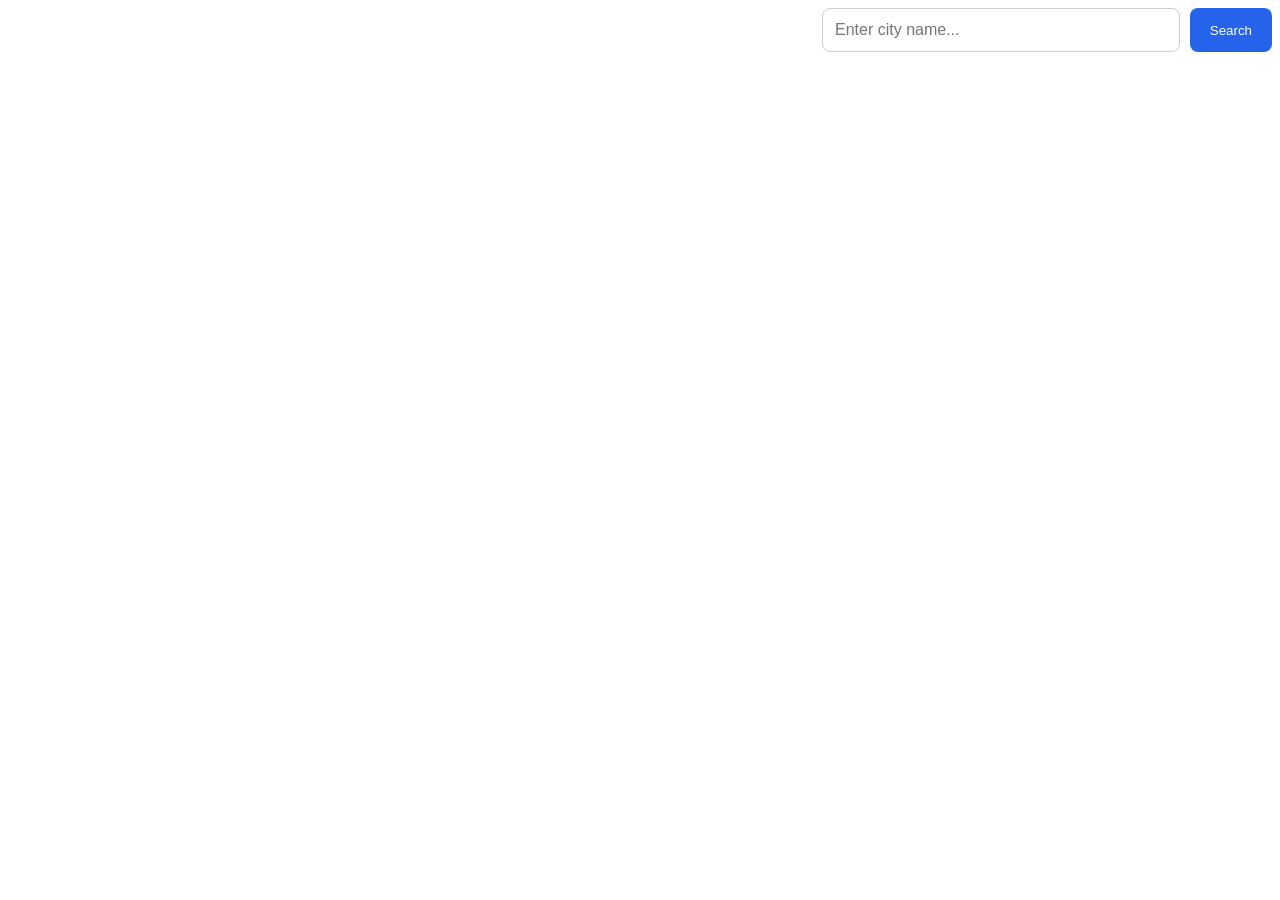
==== HTML/index.html @ cd067cfd "feat: create weather search interface with HTML and CSS" ====
<!DOCTYPE html>
<html lang="en">

<head>
    <meta charset="UTF-8">
    <meta name="viewport" content="width=device-width, initial-scale=1.0">
    <link rel="stylesheet" href="../CSS/style.css">
    <title>Document</title>
</head>

<body>

    <div class="search">
        <input type="text" id="city" placeholder="Enter city name...">
        <button id="search">Search</button>
    </div>
<script src="../JS/script.js"></script>
</body>

</html>
---- CSS/style.css ----
.search {
    display: flex;
    gap: 10px;
    max-width: 450px;
}
.search {
    display: flex;
    gap: 10px;
    max-width: 450px;
    margin-left: auto;
}
.search input {
    display: flex;
    justify-content: end;
    flex: 1;
    padding: 12px;
    border: 1px solid #ccc;
    border-radius: 8px;
    outline: none;
    font-size: 16px;
}

.search input:focus {
    border-color: #3b82f6;
}

.search button {
    padding: 12px 20px;
    border: none;
    border-radius: 8px;
    background: #2563eb;
    color: white;
    cursor: pointer;
}
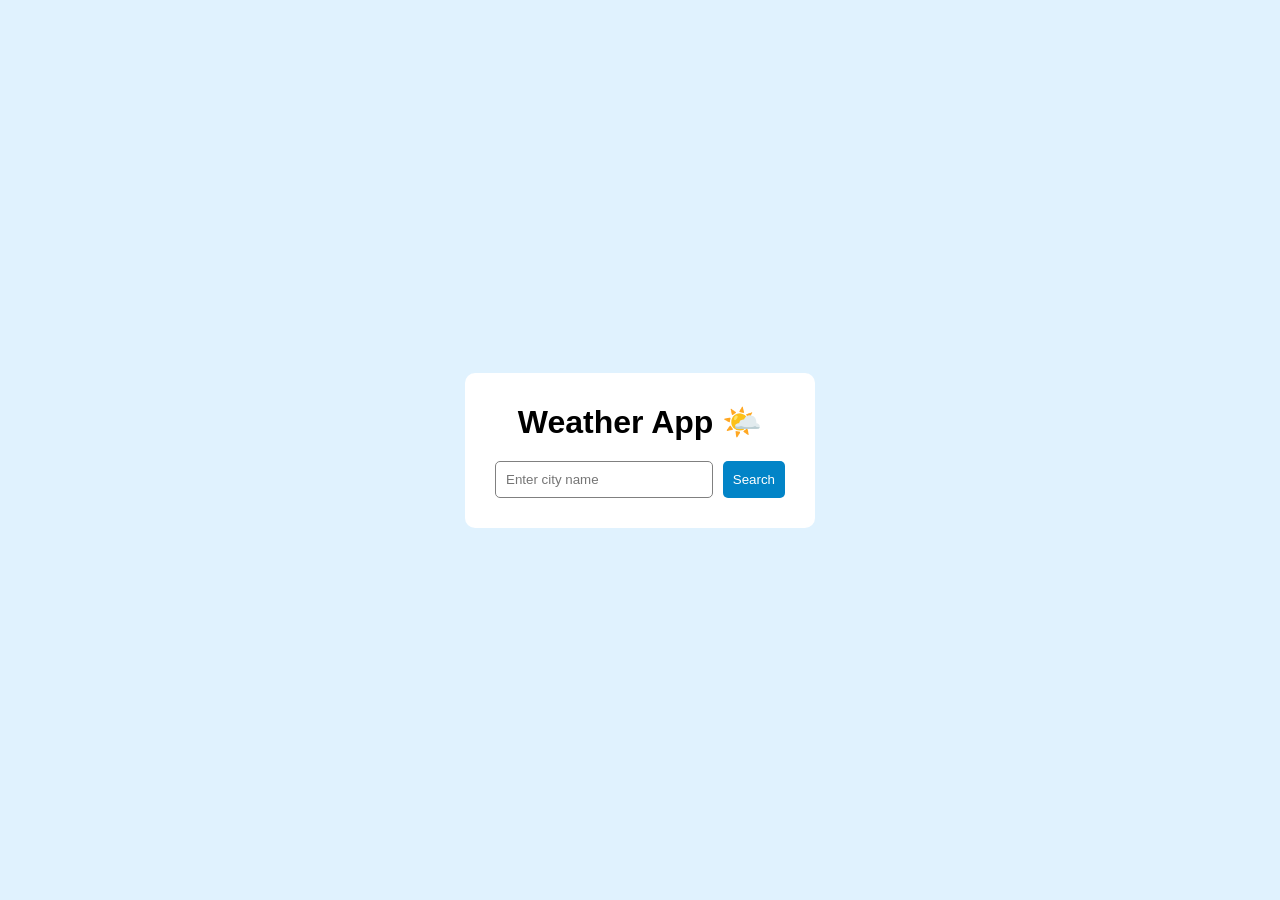
==== commit c6ec5598: "feat: implement city search using Open-Meteo geocoding API" ====
--- a/HTML/index.html
+++ b/HTML/index.html
@@ -4,17 +4,22 @@
 <head>
     <meta charset="UTF-8">
     <meta name="viewport" content="width=device-width, initial-scale=1.0">
+    <title>Weather App</title>
     <link rel="stylesheet" href="../CSS/style.css">
-    <title>Document</title>
 </head>
 
 <body>
 
-    <div class="search">
-        <input type="text" id="city" placeholder="Enter city name...">
-        <button id="search">Search</button>
+    <div class="container">
+        <h1>Weather App 🌤️</h1>
+
+        <div class="search">
+            <input type="text" id="city" placeholder="Enter city name">
+            <button id="search">Search</button>
+        </div>
     </div>
-<script src="../JS/script.js"></script>
+
+    <script src="../JS/script.js"></script>
 </body>
 
 </html>
--- a/CSS/style.css
+++ b/CSS/style.css
@@ -1,34 +1,47 @@
+* {
+    margin: 0;
+    padding: 0;
+    box-sizing: border-box;
+}
+
+body {
+    font-family: Arial, sans-serif;
+    background-color: #e0f2fe;
+    display: flex;
+    justify-content: center;
+    align-items: center;
+    min-height: 100vh;
+}
+
+.container {
+    background: white;
+    padding: 30px;
+    border-radius: 10px;
+    width: 350px;
+}
+
+h1 {
+    text-align: center;
+    margin-bottom: 20px;
+}
+
 .search {
     display: flex;
     gap: 10px;
-    max-width: 450px;
-}
-.search {
-    display: flex;
-    gap: 10px;
-    max-width: 450px;
-    margin-left: auto;
-}
-.search input {
-    display: flex;
-    justify-content: end;
-    flex: 1;
-    padding: 12px;
-    border: 1px solid #ccc;
-    border-radius: 8px;
-    outline: none;
-    font-size: 16px;
 }
 
-.search input:focus {
-    border-color: #3b82f6;
+input {
+    padding: 10px;
+    width: 100%;
+    border: 1px solid gray;
+    border-radius: 5px;
 }
 
-.search button {
-    padding: 12px 20px;
+button {
+    padding: 10px;
+    background: #0284c7;
+    color: white;
     border: none;
-    border-radius: 8px;
-    background: #2563eb;
-    color: white;
+    border-radius: 5px;
     cursor: pointer;
-}+}
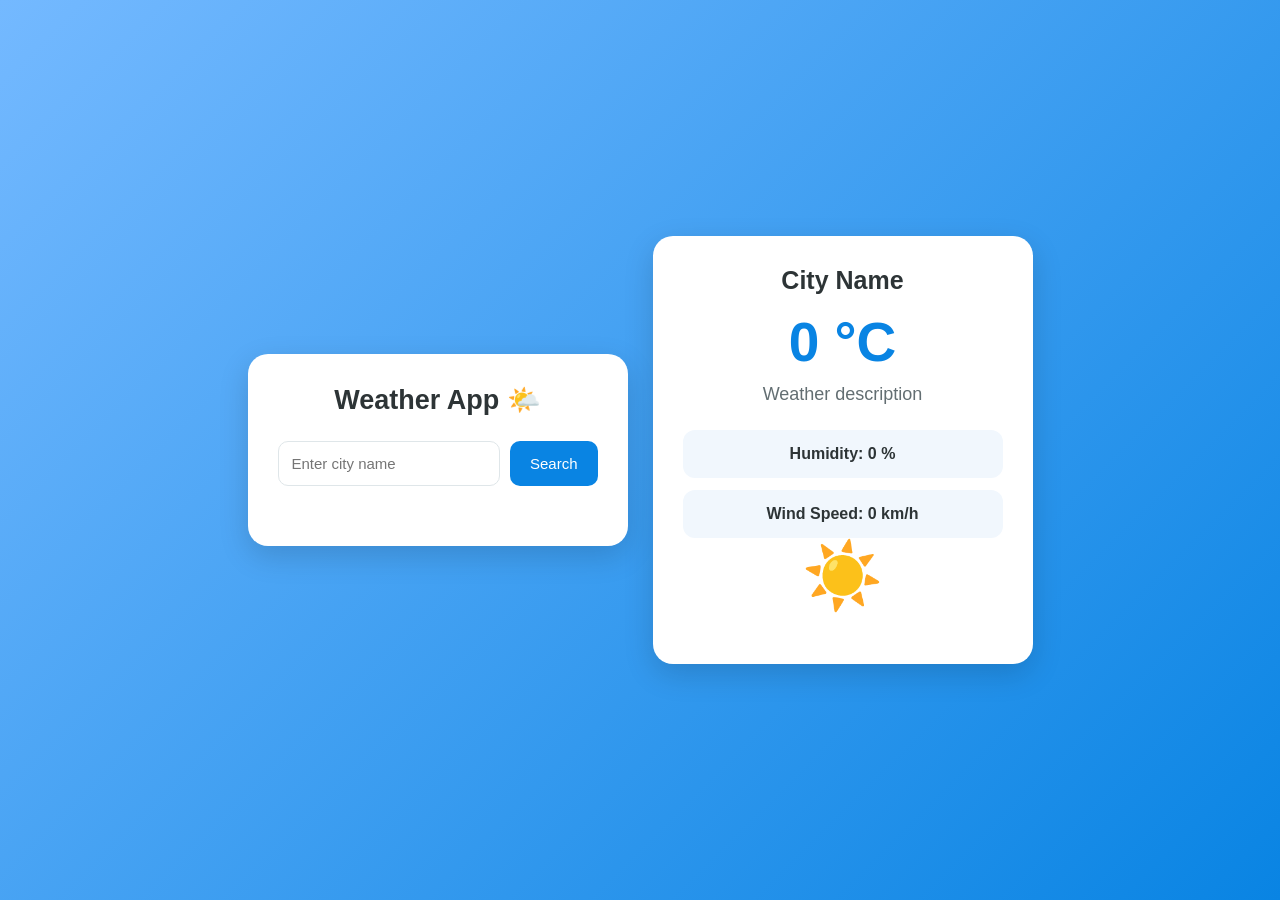
==== commit 052f3a87: "feat: display current weather data in the UI" ====
--- a/HTML/index.html
+++ b/HTML/index.html
@@ -16,7 +16,16 @@
         <div class="search">
             <input type="text" id="city" placeholder="Enter city name">
             <button id="search">Search</button>
+            <p id="loading"></p>
         </div>
+    </div>
+    <div class="weather">
+        <h2 id="city-name">City Name</h2>
+        <h1 id="temperature">0 °C</h1>
+        <p id="description">Weather description</p>
+        <p id="humidity">Humidity: 0 %</p>
+        <p id="wind">Wind Speed: 0 km/h</p>
+        <p id="icon">☀️</p>
     </div>
 
     <script src="../JS/script.js"></script>
--- a/CSS/style.css
+++ b/CSS/style.css
@@ -6,42 +6,121 @@
 
 body {
     font-family: Arial, sans-serif;
-    background-color: #e0f2fe;
+    background: linear-gradient(135deg, #74b9ff, #0984e3);
+    min-height: 100vh;
     display: flex;
     justify-content: center;
     align-items: center;
-    min-height: 100vh;
+    flex-wrap: wrap;
+    gap: 25px;
+    padding: 30px 15px;
 }
 
 .container {
     background: white;
+    width: 380px;
     padding: 30px;
-    border-radius: 10px;
-    width: 350px;
+    border-radius: 20px;
+    box-shadow: 0 10px 30px rgba(0, 0, 0, 0.15);
 }
 
-h1 {
+.container h1 {
     text-align: center;
-    margin-bottom: 20px;
+    color: #2d3436;
+    margin-bottom: 25px;
+    font-size: 27px;
 }
 
 .search {
     display: flex;
+    flex-wrap: wrap;
     gap: 10px;
 }
 
-input {
-    padding: 10px;
-    width: 100%;
-    border: 1px solid gray;
-    border-radius: 5px;
+.search input {
+    flex: 1;
+    min-width: 0;
+    padding: 13px;
+    border: 1px solid #dfe6e9;
+    border-radius: 10px;
+    outline: none;
+    font-size: 15px;
 }
 
-button {
-    padding: 10px;
-    background: #0284c7;
+.search input:focus {
+    border-color: #0984e3;
+}
+
+.search button {
+    padding: 13px 20px;
+    background: #0984e3;
     color: white;
     border: none;
-    border-radius: 5px;
+    border-radius: 10px;
     cursor: pointer;
+    font-size: 15px;
+    transition: 0.3s;
 }
+
+.search button:hover {
+    background: #0652dd;
+}
+
+#loading {
+    width: 100%;
+    min-height: 20px;
+    text-align: center;
+    color: #0984e3;
+    font-size: 14px;
+}
+
+.weather {
+    background: white;
+    width: 380px;
+    padding: 30px;
+    border-radius: 20px;
+    text-align: center;
+    box-shadow: 0 10px 30px rgba(0, 0, 0, 0.15);
+}
+
+.weather #city-name {
+    color: #2d3436;
+    font-size: 25px;
+    margin-bottom: 15px;
+}
+
+.weather #temperature {
+    color: #0984e3;
+    font-size: 55px;
+    margin-bottom: 10px;
+}
+
+.weather #description {
+    color: #636e72;
+    font-size: 18px;
+    margin-bottom: 25px;
+}
+
+.weather #icon {
+    font-size: 65px;
+    margin-bottom: 20px;
+}
+
+.weather #humidity,
+.weather #wind {
+    background: #f1f7fd;
+    color: #2d3436;
+    padding: 15px;
+    border-radius: 12px;
+    margin-top: 12px;
+    font-size: 16px;
+    font-weight: bold;
+}
+
+@media (max-width: 480px) {
+    .container,
+    .weather {
+        width: 100%;
+        max-width: 380px;
+    }
+}
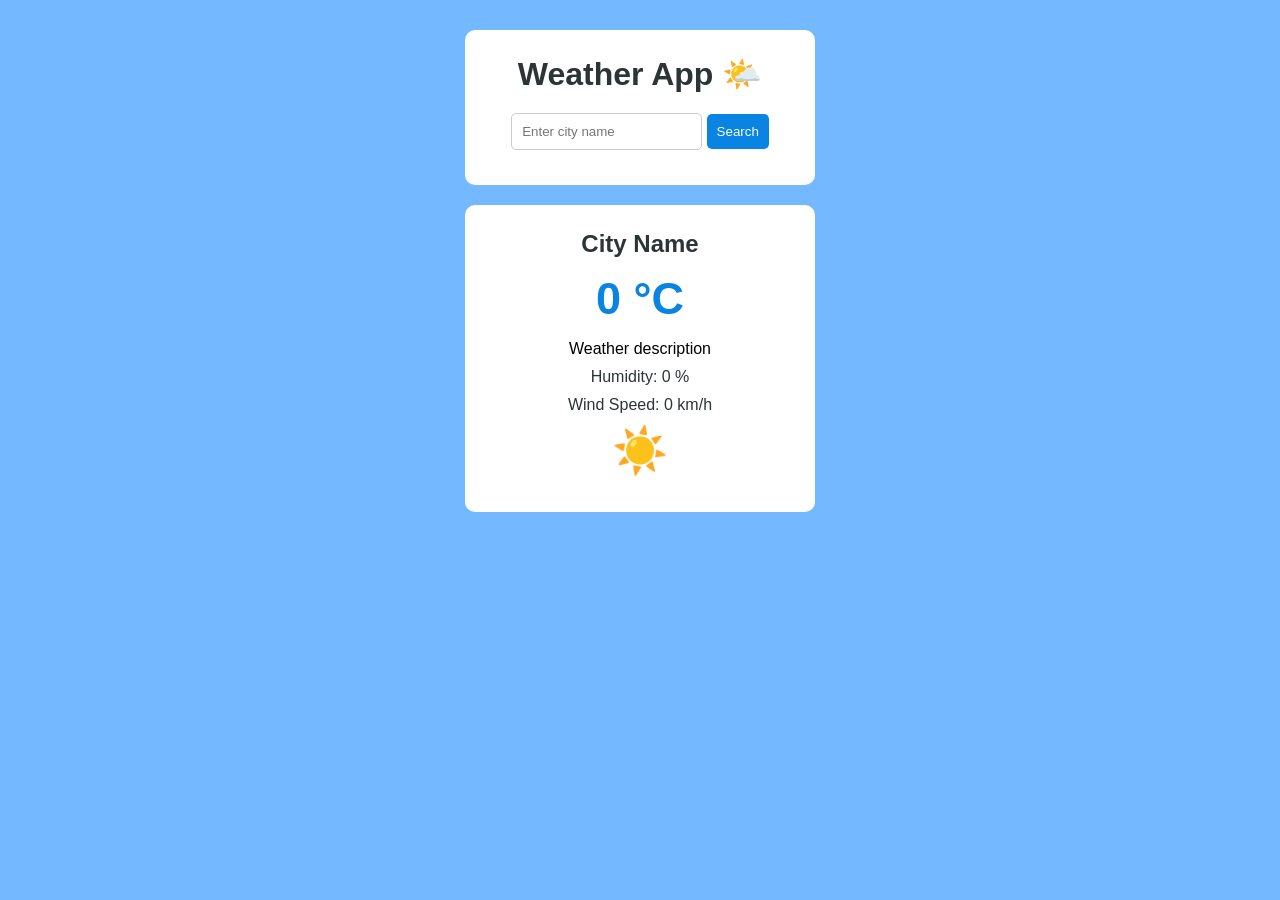
==== commit edccab05: "il a ete modifie le code js" ====
--- a/HTML/index.html
+++ b/HTML/index.html
@@ -27,6 +27,9 @@
         <p id="wind">Wind Speed: 0 km/h</p>
         <p id="icon">☀️</p>
     </div>
+    <div id="forecast">
+        
+    </div>
 
     <script src="../JS/script.js"></script>
 </body>
--- a/CSS/style.css
+++ b/CSS/style.css
@@ -1,3 +1,4 @@
+
 * {
     margin: 0;
     padding: 0;
@@ -6,121 +7,100 @@
 
 body {
     font-family: Arial, sans-serif;
-    background: linear-gradient(135deg, #74b9ff, #0984e3);
-    min-height: 100vh;
-    display: flex;
-    justify-content: center;
-    align-items: center;
-    flex-wrap: wrap;
-    gap: 25px;
+    background: #74b9ff;
+    text-align: center;
     padding: 30px 15px;
 }
 
 .container {
     background: white;
-    width: 380px;
-    padding: 30px;
-    border-radius: 20px;
-    box-shadow: 0 10px 30px rgba(0, 0, 0, 0.15);
+    width: 350px;
+    padding: 25px;
+    margin: 0 auto 20px;
+    border-radius: 10px;
 }
 
 .container h1 {
-    text-align: center;
     color: #2d3436;
-    margin-bottom: 25px;
-    font-size: 27px;
-}
-
-.search {
-    display: flex;
-    flex-wrap: wrap;
-    gap: 10px;
+    margin-bottom: 20px;
 }
 
 .search input {
-    flex: 1;
-    min-width: 0;
-    padding: 13px;
-    border: 1px solid #dfe6e9;
-    border-radius: 10px;
-    outline: none;
-    font-size: 15px;
-}
-
-.search input:focus {
-    border-color: #0984e3;
+    padding: 10px;
+    border: 1px solid #ccc;
+    border-radius: 5px;
 }
 
 .search button {
-    padding: 13px 20px;
+    padding: 10px;
     background: #0984e3;
     color: white;
     border: none;
-    border-radius: 10px;
-    cursor: pointer;
-    font-size: 15px;
-    transition: 0.3s;
-}
-
-.search button:hover {
-    background: #0652dd;
+    border-radius: 5px;
 }
 
 #loading {
-    width: 100%;
-    min-height: 20px;
-    text-align: center;
+    margin-top: 10px;
     color: #0984e3;
-    font-size: 14px;
 }
 
 .weather {
     background: white;
-    width: 380px;
-    padding: 30px;
-    border-radius: 20px;
-    text-align: center;
-    box-shadow: 0 10px 30px rgba(0, 0, 0, 0.15);
+    width: 350px;
+    padding: 25px;
+    margin: 0 auto 20px;
+    border-radius: 10px;
 }
 
-.weather #city-name {
+#city-name {
     color: #2d3436;
-    font-size: 25px;
-    margin-bottom: 15px;
 }
 
-.weather #temperature {
+#temperature {
     color: #0984e3;
-    font-size: 55px;
+    font-size: 45px;
+    margin: 15px;
+}
+
+#description {
+    margin: 10px;
+}
+
+#icon {
+    font-size: 45px;
+    margin: 10px;
+}
+
+#humidity,
+#wind {
+    margin: 10px;
+    color: #2d3436;
+}
+
+#forecast {
+    margin: 20px auto;
+}
+
+#forecast > div {
+    display: inline-block;
+    background: white;
+    width: 140px;
+    padding: 15px;
+    margin: 5px;
+    border-radius: 10px;
+}
+
+#forecast h3 {
     margin-bottom: 10px;
 }
 
-.weather #description {
-    color: #636e72;
-    font-size: 18px;
-    margin-bottom: 25px;
+#forecast p {
+    margin: 8px;
 }
 
-.weather #icon {
-    font-size: 65px;
-    margin-bottom: 20px;
-}
-
-.weather #humidity,
-.weather #wind {
-    background: #f1f7fd;
-    color: #2d3436;
-    padding: 15px;
-    border-radius: 12px;
-    margin-top: 12px;
-    font-size: 16px;
-    font-weight: bold;
-}
-
-@media (max-width: 480px) {
+@media (max-width: 400px) {
     .container,
     .weather {
         width: 100%;
-        max-width: 380px;
     }
-}+}
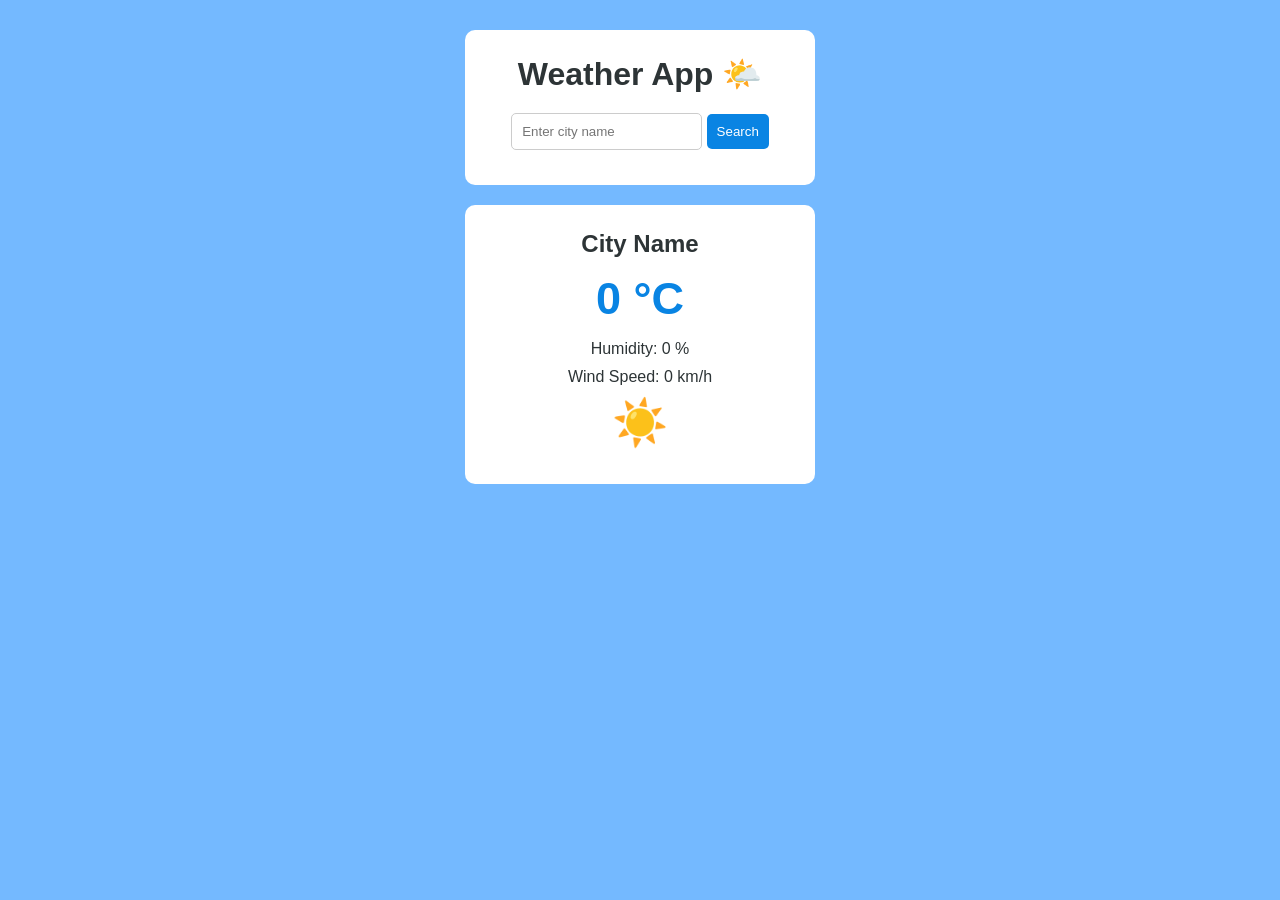
==== commit da68957d: "feat: display current weather conditions" ====
--- a/HTML/index.html
+++ b/HTML/index.html
@@ -22,13 +22,12 @@
     <div class="weather">
         <h2 id="city-name">City Name</h2>
         <h1 id="temperature">0 °C</h1>
-        <p id="description">Weather description</p>
         <p id="humidity">Humidity: 0 %</p>
         <p id="wind">Wind Speed: 0 km/h</p>
         <p id="icon">☀️</p>
     </div>
     <div id="forecast">
-        
+
     </div>
 
     <script src="../JS/script.js"></script>
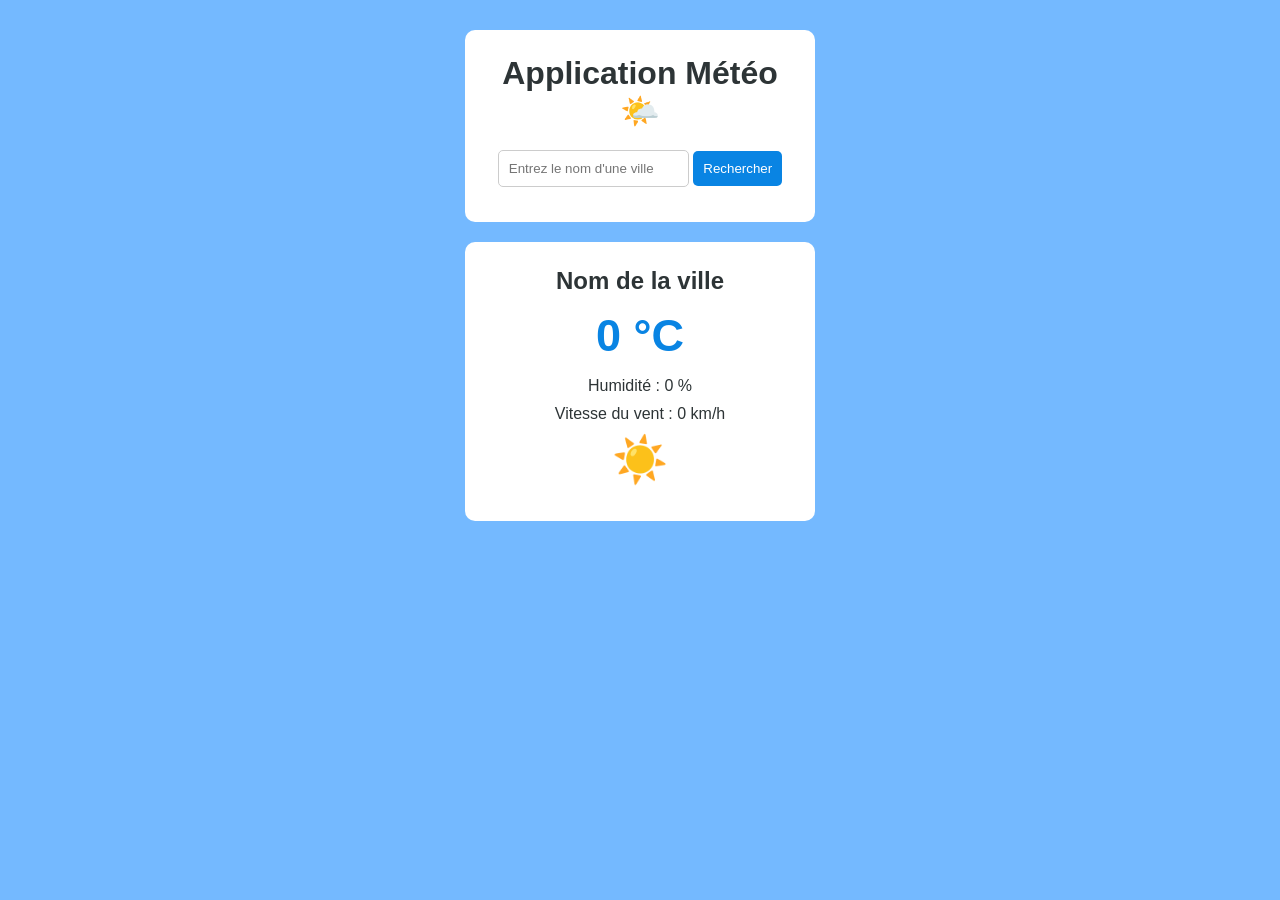
==== commit cb4c1a76: "feat: translate weather app interface into French" ====
--- a/HTML/index.html
+++ b/HTML/index.html
@@ -1,36 +1,43 @@
+
 <!DOCTYPE html>
-<html lang="en">
+<html lang="fr">
 
 <head>
     <meta charset="UTF-8">
     <meta name="viewport" content="width=device-width, initial-scale=1.0">
-    <title>Weather App</title>
+    <title>Application Météo</title>
     <link rel="stylesheet" href="../CSS/style.css">
 </head>
 
 <body>
 
     <div class="container">
-        <h1>Weather App 🌤️</h1>
+        <h1>Application Météo 🌤️</h1>
 
         <div class="search">
-            <input type="text" id="city" placeholder="Enter city name">
-            <button id="search">Search</button>
+            <input type="text" id="city" placeholder="Entrez le nom d'une ville">
+            <button id="search">Rechercher</button>
             <p id="loading"></p>
         </div>
     </div>
+
     <div class="weather">
-        <h2 id="city-name">City Name</h2>
+        <h2 id="city-name">Nom de la ville</h2>
         <h1 id="temperature">0 °C</h1>
-        <p id="humidity">Humidity: 0 %</p>
-        <p id="wind">Wind Speed: 0 km/h</p>
+        <p id="humidity">Humidité : 0 %</p>
+        <p id="wind">Vitesse du vent : 0 km/h</p>
         <p id="icon">☀️</p>
     </div>
+
+    <div id="error-container" style="display: none;">
+        <p id="error-message"></p>
+        <button id="retry-btn">Réessayer</button>
+    </div>
+
     <div id="forecast">
-
     </div>
 
     <script src="../JS/script.js"></script>
+
 </body>
-
-</html>+</html>
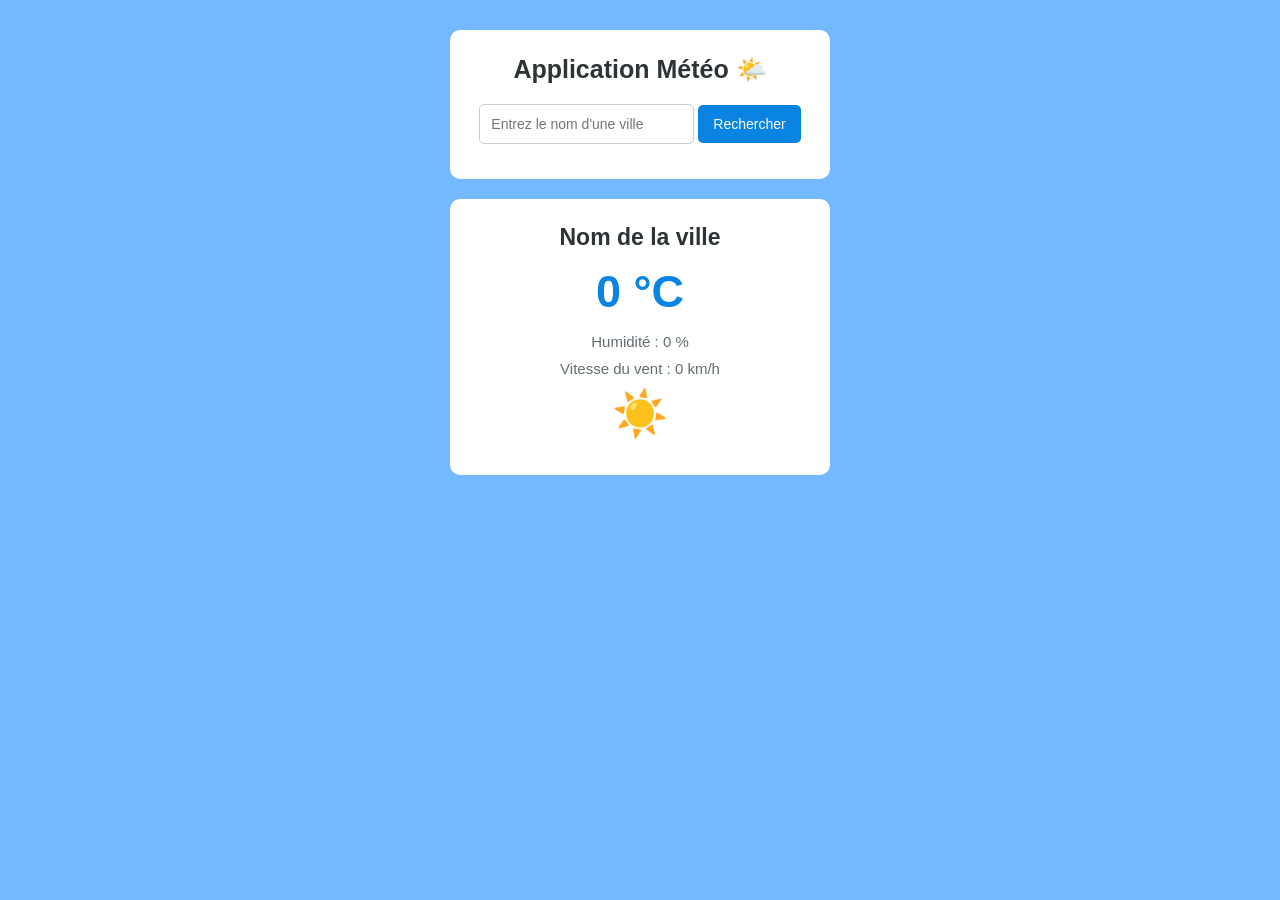
==== commit 051f3fd7: "fix: improve weather search and error handling" ====
--- a/HTML/index.html
+++ b/HTML/index.html
@@ -36,6 +36,7 @@
 
     <div id="forecast">
     </div>
+    
 
     <script src="../JS/script.js"></script>
 
--- a/CSS/style.css
+++ b/CSS/style.css
@@ -10,11 +10,13 @@
     background: #74b9ff;
     text-align: center;
     padding: 30px 15px;
+    min-height: 100vh;
 }
 
 .container {
     background: white;
-    width: 350px;
+    max-width: 380px;
+    width: 100%;
     padding: 25px;
     margin: 0 auto 20px;
     border-radius: 10px;
@@ -23,20 +25,25 @@
 .container h1 {
     color: #2d3436;
     margin-bottom: 20px;
+    font-size: 25px;
 }
 
 .search input {
-    padding: 10px;
+    width: 65%;
+    padding: 11px;
     border: 1px solid #ccc;
     border-radius: 5px;
+    font-size: 14px;
 }
 
 .search button {
-    padding: 10px;
+    padding: 11px 15px;
     background: #0984e3;
     color: white;
     border: none;
     border-radius: 5px;
+    font-size: 14px;
+    cursor: pointer;
 }
 
 #loading {
@@ -46,7 +53,8 @@
 
 .weather {
     background: white;
-    width: 350px;
+    max-width: 380px;
+    width: 100%;
     padding: 25px;
     margin: 0 auto 20px;
     border-radius: 10px;
@@ -54,6 +62,7 @@
 
 #city-name {
     color: #2d3436;
+    font-size: 23px;
 }
 
 #temperature {
@@ -74,17 +83,40 @@
 #humidity,
 #wind {
     margin: 10px;
-    color: #2d3436;
+    color: #636e72;
+    font-size: 15px;
+}
+
+#error-container {
+    background: white;
+    max-width: 380px;
+    width: 100%;
+    padding: 20px;
+    margin: 0 auto 20px;
+    border-radius: 10px;
+    color: #d63031;
+}
+
+#retry-btn {
+    padding: 10px 15px;
+    margin-top: 10px;
+    background: #0984e3;
+    color: white;
+    border: none;
+    border-radius: 5px;
+    cursor: pointer;
 }
 
 #forecast {
+    max-width: 900px;
     margin: 20px auto;
 }
 
 #forecast > div {
     display: inline-block;
+    vertical-align: top;
     background: white;
-    width: 140px;
+    width: 150px;
     padding: 15px;
     margin: 5px;
     border-radius: 10px;
@@ -92,15 +124,27 @@
 
 #forecast h3 {
     margin-bottom: 10px;
+    font-size: 14px;
 }
 
 #forecast p {
     margin: 8px;
+    font-size: 14px;
+    color: #636e72;
 }
 
 @media (max-width: 400px) {
     .container,
-    .weather {
+    .weather,
+    #error-container {
         width: 100%;
     }
+
+    .search input {
+        width: 60%;
+    }
+
+    #forecast > div {
+        width: 140px;
+    }
 }
